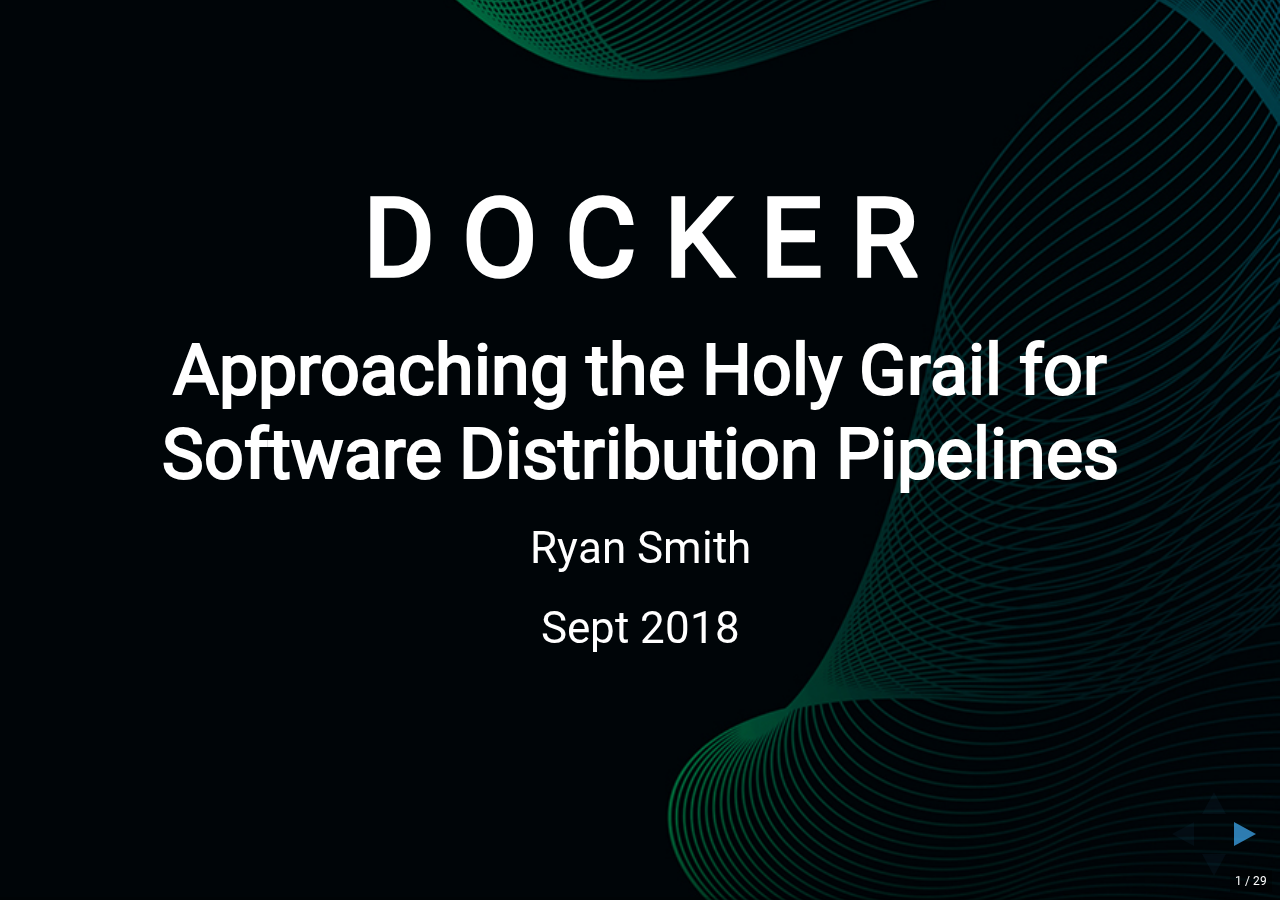
==== index.html @ 77ebb1f8 "wip" ====
<!doctype html>
<html lang="en">

<head>
    <meta charset="utf-8">

    <title>Docker, Approaching the Holy Grail for Software Distribution Pipelines</title>

    <meta name="description" content="Docker, Approaching the Holy Grail for Software Distribution Pipelines">
    <meta name="author" content="Ryan Smith">

    <meta name="apple-mobile-web-app-capable" content="yes"/>
    <meta name="apple-mobile-web-app-status-bar-style" content="black-translucent"/>

    <meta name="viewport" content="width=device-width, initial-scale=1.0, maximum-scale=1.0, user-scalable=no, minimal-ui">

    <link rel="stylesheet" href="css/roboto/roboto.css">
    <link rel="stylesheet" href="reveal.js/css/reveal.css">
    <link rel="stylesheet" href="reveal.js/css/theme/black.css" id="theme">
    <link rel="stylesheet" href="css/deck.css">

    <!-- Code syntax highlighting -->
    <link rel="stylesheet" href="reveal.js/lib/css/zenburn.css">

    <!-- Printing and PDF exports -->
    <script>
        var link = document.createElement('link');
        link.rel = 'stylesheet';
        link.type = 'text/css';
        link.href = window.location.search.match(/print-pdf/gi) ? 'reveal.js/css/print/pdf.css' : 'reveal.js/css/print/paper.css';
        document.getElementsByTagName('head')[0].appendChild(link);
    </script>

    <!--[if lt IE 9]>
    <script src="reveal.js/lib/js/html5shiv.js"></script>
    <![endif]-->
</head>

<body>

<div class="reveal">

    <div class="footer">
        <!--currently unused-->
    </div>

    <!-- Any section element inside of this container is displayed as a slide -->
    <div class="slides">

        <section>
            <section data-markdown="01-title.md" data-separator="---"></section>
        </section>

        <section>
            <section data-markdown="02-outline.md" data-separator="---"></section>
        </section>

        <section>
            <section data-markdown="03-about-me.md" data-separator="---"></section>
        </section>

        <section>
            <section data-markdown="04-software-distribution-pipelines.md" data-separator="---"></section>
        </section>

        <section>
            <section data-markdown="05-docker.md" data-separator="---"></section>
        </section>

        <section>
            <section data-markdown="06-docker-compose.md" data-separator="---"></section>
        </section>

        <section>
            <section data-markdown="07-kubernetes.md" data-separator="---"></section>
        </section>

        <section>
            <section data-markdown="08-other-orchestrators.md" data-separator="---"></section>
        </section>

        <section>
            <section data-markdown="09-questions.md" data-separator="---"></section>
        </section>

        <section>
            <section data-markdown="10-ending-notes.md" data-separator="---"></section>
        </section>
    </div>
</div>

<script src="reveal.js/lib/js/head.min.js"></script>
<script src="reveal.js/js/reveal.js"></script>

<script>

    // Full list of configuration options available at:
    // https://github.com/hakimel/reveal.js#configuration
    Reveal.initialize({
        controls: true,
        progress: true,
        history: true,
        center: true,
        showNotes: true,
        slideNumber: 'c/t',

        transition: 'slide', // none/fade/slide/convex/concave/zoom

        // Optional reveal.js plugins
        dependencies: [
            {
                src: 'reveal.js/lib/js/classList.js', condition: function () {
                return !document.body.classList;
            }
            },
            {
                src: 'reveal.js/plugin/markdown/marked.js', condition: function () {
                return !!document.querySelector('[data-markdown]');
            }
            },
            {
                src: 'reveal.js/plugin/markdown/markdown.js', condition: function () {
                return !!document.querySelector('[data-markdown]');
            }
            },
            {
                src: 'reveal.js/plugin/highlight/highlight.js', async: true, callback: function () {
                    hljs.initHighlightingOnLoad();
                }
            },
            { src: 'reveal.js/plugin/notes/notes.js', async: true },
            {src: 'reveal.js/plugin/zoom-js/zoom.js', async: true},
            {src: 'reveal.js/plugin/notes/notes.js', async: true}
        ]
    });

</script>

<script>
    (function(i,s,o,g,r,a,m){i['GoogleAnalyticsObject']=r;i[r]=i[r]||function(){
                (i[r].q=i[r].q||[]).push(arguments)},i[r].l=1*new Date();a=s.createElement(o),
            m=s.getElementsByTagName(o)[0];a.async=1;a.src=g;m.parentNode.insertBefore(a,m)
    })(window,document,'script','https://www.google-analytics.com/analytics.js','ga');

    ga('create', 'UA-79530276-1', 'auto');
    ga('send', 'pageview');

</script>

</body>
</html>
---- css/roboto/roboto.css ----
/* latin-ext */
@font-face {
  font-family: 'Roboto';
  font-style: normal;
  font-weight: 400;
  src: local('Roboto'), local('Roboto-Regular'), url('Roboto-Regular.ttf') format('truetype');
  unicode-range: U+0100-024F, U+0259, U+1E00-1EFF, U+2020, U+20A0-20AB, U+20AD-20CF, U+2113, U+2C60-2C7F, U+A720-A7FF;
}
/* latin */
@font-face {
  font-family: 'Roboto';
  font-style: normal;
  font-weight: 400;
  src: local('Roboto'), local('Roboto-Regular'), url('Roboto-Regular.ttf') format('truetype');
  unicode-range: U+0000-00FF, U+0131, U+0152-0153, U+02BB-02BC, U+02C6, U+02DA, U+02DC, U+2000-206F, U+2074, U+20AC, U+2122, U+2191, U+2193, U+2212, U+2215, U+FEFF, U+FFFD;
}
---- reveal.js/css/reveal.css ----
/*!
 * reveal.js
 * http://lab.hakim.se/reveal-js
 * MIT licensed
 *
 * Copyright (C) 2016 Hakim El Hattab, http://hakim.se
 */
/*********************************************
 * RESET STYLES
 *********************************************/
html, body, .reveal div, .reveal span, .reveal applet, .reveal object, .reveal iframe,
.reveal h1, .reveal h2, .reveal h3, .reveal h4, .reveal h5, .reveal h6, .reveal p, .reveal blockquote, .reveal pre,
.reveal a, .reveal abbr, .reveal acronym, .reveal address, .reveal big, .reveal cite, .reveal code,
.reveal del, .reveal dfn, .reveal em, .reveal img, .reveal ins, .reveal kbd, .reveal q, .reveal s, .reveal samp,
.reveal small, .reveal strike, .reveal strong, .reveal sub, .reveal sup, .reveal tt, .reveal var,
.reveal b, .reveal u, .reveal center,
.reveal dl, .reveal dt, .reveal dd, .reveal ol, .reveal ul, .reveal li,
.reveal fieldset, .reveal form, .reveal label, .reveal legend,
.reveal table, .reveal caption, .reveal tbody, .reveal tfoot, .reveal thead, .reveal tr, .reveal th, .reveal td,
.reveal article, .reveal aside, .reveal canvas, .reveal details, .reveal embed,
.reveal figure, .reveal figcaption, .reveal footer, .reveal header, .reveal hgroup,
.reveal menu, .reveal nav, .reveal output, .reveal ruby, .reveal section, .reveal summary,
.reveal time, .reveal mark, .reveal audio, .reveal video {
  margin: 0;
  padding: 0;
  border: 0;
  font-size: 100%;
  font: inherit;
  vertical-align: baseline; }

.reveal article, .reveal aside, .reveal details, .reveal figcaption, .reveal figure,
.reveal footer, .reveal header, .reveal hgroup, .reveal menu, .reveal nav, .reveal section {
  display: block; }

/*********************************************
 * GLOBAL STYLES
 *********************************************/
html,
body {
  width: 100%;
  height: 100%;
  overflow: hidden; }

body {
  position: relative;
  line-height: 1;
  background-color: #fff;
  color: #000; }

html:-webkit-full-screen-ancestor {
  background-color: inherit; }

html:-moz-full-screen-ancestor {
  background-color: inherit; }

/*********************************************
 * VIEW FRAGMENTS
 *********************************************/
.reveal .slides section .fragment {
  opacity: 0;
  visibility: hidden;
  -webkit-transition: all .2s ease;
          transition: all .2s ease; }
  .reveal .slides section .fragment.visible {
    opacity: 1;
    visibility: visible; }

.reveal .slides section .fragment.grow {
  opacity: 1;
  visibility: visible; }
  .reveal .slides section .fragment.grow.visible {
    -webkit-transform: scale(1.3);
            transform: scale(1.3); }

.reveal .slides section .fragment.shrink {
  opacity: 1;
  visibility: visible; }
  .reveal .slides section .fragment.shrink.visible {
    -webkit-transform: scale(0.7);
            transform: scale(0.7); }

.reveal .slides section .fragment.zoom-in {
  -webkit-transform: scale(0.1);
          transform: scale(0.1); }
  .reveal .slides section .fragment.zoom-in.visible {
    -webkit-transform: none;
            transform: none; }

.reveal .slides section .fragment.fade-out {
  opacity: 1;
  visibility: visible; }
  .reveal .slides section .fragment.fade-out.visible {
    opacity: 0;
    visibility: hidden; }

.reveal .slides section .fragment.semi-fade-out {
  opacity: 1;
  visibility: visible; }
  .reveal .slides section .fragment.semi-fade-out.visible {
    opacity: 0.5;
    visibility: visible; }

.reveal .slides section .fragment.strike {
  opacity: 1;
  visibility: visible; }
  .reveal .slides section .fragment.strike.visible {
    text-decoration: line-through; }

.reveal .slides section .fragment.fade-up {
  -webkit-transform: translate(0, 20%);
          transform: translate(0, 20%); }
  .reveal .slides section .fragment.fade-up.visible {
    -webkit-transform: translate(0, 0);
            transform: translate(0, 0); }

.reveal .slides section .fragment.fade-down {
  -webkit-transform: translate(0, -20%);
          transform: translate(0, -20%); }
  .reveal .slides section .fragment.fade-down.visible {
    -webkit-transform: translate(0, 0);
            transform: translate(0, 0); }

.reveal .slides section .fragment.fade-right {
  -webkit-transform: translate(-20%, 0);
          transform: translate(-20%, 0); }
  .reveal .slides section .fragment.fade-right.visible {
    -webkit-transform: translate(0, 0);
            transform: translate(0, 0); }

.reveal .slides section .fragment.fade-left {
  -webkit-transform: translate(20%, 0);
          transform: translate(20%, 0); }
  .reveal .slides section .fragment.fade-left.visible {
    -webkit-transform: translate(0, 0);
            transform: translate(0, 0); }

.reveal .slides section .fragment.current-visible {
  opacity: 0;
  visibility: hidden; }
  .reveal .slides section .fragment.current-visible.current-fragment {
    opacity: 1;
    visibility: visible; }

.reveal .slides section .fragment.highlight-red,
.reveal .slides section .fragment.highlight-current-red,
.reveal .slides section .fragment.highlight-green,
.reveal .slides section .fragment.highlight-current-green,
.reveal .slides section .fragment.highlight-blue,
.reveal .slides section .fragment.highlight-current-blue {
  opacity: 1;
  visibility: visible; }

.reveal .slides section .fragment.highlight-red.visible {
  color: #ff2c2d; }

.reveal .slides section .fragment.highlight-green.visible {
  color: #17ff2e; }

.reveal .slides section .fragment.highlight-blue.visible {
  color: #1b91ff; }

.reveal .slides section .fragment.highlight-current-red.current-fragment {
  color: #ff2c2d; }

.reveal .slides section .fragment.highlight-current-green.current-fragment {
  color: #17ff2e; }

.reveal .slides section .fragment.highlight-current-blue.current-fragment {
  color: #1b91ff; }

/*********************************************
 * DEFAULT ELEMENT STYLES
 *********************************************/
/* Fixes issue in Chrome where italic fonts did not appear when printing to PDF */
.reveal:after {
  content: '';
  font-style: italic; }

.reveal iframe {
  z-index: 1; }

/** Prevents layering issues in certain browser/transition combinations */
.reveal a {
  position: relative; }

.reveal .stretch {
  max-width: none;
  max-height: none; }

.reveal pre.stretch code {
  height: 100%;
  max-height: 100%;
  box-sizing: border-box; }

/*********************************************
 * CONTROLS
 *********************************************/
.reveal .controls {
  display: none;
  position: fixed;
  width: 110px;
  height: 110px;
  z-index: 30;
  right: 10px;
  bottom: 10px;
  -webkit-user-select: none; }

.reveal .controls button {
  padding: 0;
  position: absolute;
  opacity: 0.05;
  width: 0;
  height: 0;
  background-color: transparent;
  border: 12px solid transparent;
  -webkit-transform: scale(0.9999);
          transform: scale(0.9999);
  -webkit-transition: all 0.2s ease;
          transition: all 0.2s ease;
  -webkit-appearance: none;
  -webkit-tap-highlight-color: transparent; }

.reveal .controls .enabled {
  opacity: 0.7;
  cursor: pointer; }

.reveal .controls .enabled:active {
  margin-top: 1px; }

.reveal .controls .navigate-left {
  top: 42px;
  border-right-width: 22px;
  border-right-color: #000; }

.reveal .controls .navigate-left.fragmented {
  opacity: 0.3; }

.reveal .controls .navigate-right {
  left: 74px;
  top: 42px;
  border-left-width: 22px;
  border-left-color: #000; }

.reveal .controls .navigate-right.fragmented {
  opacity: 0.3; }

.reveal .controls .navigate-up {
  left: 42px;
  border-bottom-width: 22px;
  border-bottom-color: #000; }

.reveal .controls .navigate-up.fragmented {
  opacity: 0.3; }

.reveal .controls .navigate-down {
  left: 42px;
  top: 74px;
  border-top-width: 22px;
  border-top-color: #000; }

.reveal .controls .navigate-down.fragmented {
  opacity: 0.3; }

/*********************************************
 * PROGRESS BAR
 *********************************************/
.reveal .progress {
  position: fixed;
  display: none;
  height: 3px;
  width: 100%;
  bottom: 0;
  left: 0;
  z-index: 10;
  background-color: rgba(0, 0, 0, 0.2); }

.reveal .progress:after {
  content: '';
  display: block;
  position: absolute;
  height: 20px;
  width: 100%;
  top: -20px; }

.reveal .progress span {
  display: block;
  height: 100%;
  width: 0px;
  background-color: #000;
  -webkit-transition: width 800ms cubic-bezier(0.26, 0.86, 0.44, 0.985);
          transition: width 800ms cubic-bezier(0.26, 0.86, 0.44, 0.985); }

/*********************************************
 * SLIDE NUMBER
 *********************************************/
.reveal .slide-number {
  position: fixed;
  display: block;
  right: 8px;
  bottom: 8px;
  z-index: 31;
  font-family: Roboto, sans-serif;
  font-size: 12px;
  line-height: 1;
  color: #fff;
  background-color: rgba(0, 0, 0, 0.4);
  padding: 5px; }

.reveal .slide-number-delimiter {
  margin: 0 3px; }

/*********************************************
 * SLIDES
 *********************************************/
.reveal {
  position: relative;
  width: 100%;
  height: 100%;
  overflow: hidden;
  -ms-touch-action: none;
      touch-action: none; }

.reveal .slides {
  position: absolute;
  width: 100%;
  height: 100%;
  top: 0;
  right: 0;
  bottom: 0;
  left: 0;
  margin: auto;
  overflow: visible;
  z-index: 1;
  text-align: center;
  -webkit-perspective: 600px;
          perspective: 600px;
  -webkit-perspective-origin: 50% 40%;
          perspective-origin: 50% 40%; }

.reveal .slides > section {
  -ms-perspective: 600px; }

.reveal .slides > section,
.reveal .slides > section > section {
  display: none;
  position: absolute;
  width: 100%;
  padding: 20px 0px;
  z-index: 10;
  -webkit-transform-style: preserve-3d;
          transform-style: preserve-3d;
  -webkit-transition: -webkit-transform-origin 800ms cubic-bezier(0.26, 0.86, 0.44, 0.985), -webkit-transform 800ms cubic-bezier(0.26, 0.86, 0.44, 0.985), visibility 800ms cubic-bezier(0.26, 0.86, 0.44, 0.985), opacity 800ms cubic-bezier(0.26, 0.86, 0.44, 0.985);
          transition: transform-origin 800ms cubic-bezier(0.26, 0.86, 0.44, 0.985), transform 800ms cubic-bezier(0.26, 0.86, 0.44, 0.985), visibility 800ms cubic-bezier(0.26, 0.86, 0.44, 0.985), opacity 800ms cubic-bezier(0.26, 0.86, 0.44, 0.985); }

/* Global transition speed settings */
.reveal[data-transition-speed="fast"] .slides section {
  -webkit-transition-duration: 400ms;
          transition-duration: 400ms; }

.reveal[data-transition-speed="slow"] .slides section {
  -webkit-transition-duration: 1200ms;
          transition-duration: 1200ms; }

/* Slide-specific transition speed overrides */
.reveal .slides section[data-transition-speed="fast"] {
  -webkit-transition-duration: 400ms;
          transition-duration: 400ms; }

.reveal .slides section[data-transition-speed="slow"] {
  -webkit-transition-duration: 1200ms;
          transition-duration: 1200ms; }

.reveal .slides > section.stack {
  padding-top: 0;
  padding-bottom: 0; }

.reveal .slides > section.present,
.reveal .slides > section > section.present {
  display: block;
  z-index: 11;
  opacity: 1; }

.reveal.center,
.reveal.center .slides,
.reveal.center .slides section {
  min-height: 0 !important; }

/* Don't allow interaction with invisible slides */
.reveal .slides > section.future,
.reveal .slides > section > section.future,
.reveal .slides > section.past,
.reveal .slides > section > section.past {
  pointer-events: none; }

.reveal.overview .slides > section,
.reveal.overview .slides > section > section {
  pointer-events: auto; }

.reveal .slides > section.past,
.reveal .slides > section.future,
.reveal .slides > section > section.past,
.reveal .slides > section > section.future {
  opacity: 0; }

/*********************************************
 * Mixins for readability of transitions
 *********************************************/
/*********************************************
 * SLIDE TRANSITION
 * Aliased 'linear' for backwards compatibility
 *********************************************/
.reveal.slide section {
  -webkit-backface-visibility: hidden;
          backface-visibility: hidden; }

.reveal .slides > section[data-transition=slide].past,
.reveal .slides > section[data-transition~=slide-out].past,
.reveal.slide .slides > section:not([data-transition]).past {
  -webkit-transform: translate(-150%, 0);
          transform: translate(-150%, 0); }

.reveal .slides > section[data-transition=slide].future,
.reveal .slides > section[data-transition~=slide-in].future,
.reveal.slide .slides > section:not([data-transition]).future {
  -webkit-transform: translate(150%, 0);
          transform: translate(150%, 0); }

.reveal .slides > section > section[data-transition=slide].past,
.reveal .slides > section > section[data-transition~=slide-out].past,
.reveal.slide .slides > section > section:not([data-transition]).past {
  -webkit-transform: translate(0, -150%);
          transform: translate(0, -150%); }

.reveal .slides > section > section[data-transition=slide].future,
.reveal .slides > section > section[data-transition~=slide-in].future,
.reveal.slide .slides > section > section:not([data-transition]).future {
  -webkit-transform: translate(0, 150%);
          transform: translate(0, 150%); }

.reveal.linear section {
  -webkit-backface-visibility: hidden;
          backface-visibility: hidden; }

.reveal .slides > section[data-transition=linear].past,
.reveal .slides > section[data-transition~=linear-out].past,
.reveal.linear .slides > section:not([data-transition]).past {
  -webkit-transform: translate(-150%, 0);
          transform: translate(-150%, 0); }

.reveal .slides > section[data-transition=linear].future,
.reveal .slides > section[data-transition~=linear-in].future,
.reveal.linear .slides > section:not([data-transition]).future {
  -webkit-transform: translate(150%, 0);
          transform: translate(150%, 0); }

.reveal .slides > section > section[data-transition=linear].past,
.reveal .slides > section > section[data-transition~=linear-out].past,
.reveal.linear .slides > section > section:not([data-transition]).past {
  -webkit-transform: translate(0, -150%);
          transform: translate(0, -150%); }

.reveal .slides > section > section[data-transition=linear].future,
.reveal .slides > section > section[data-transition~=linear-in].future,
.reveal.linear .slides > section > section:not([data-transition]).future {
  -webkit-transform: translate(0, 150%);
          transform: translate(0, 150%); }

/*********************************************
 * CONVEX TRANSITION
 * Aliased 'default' for backwards compatibility
 *********************************************/
.reveal .slides > section[data-transition=default].past,
.reveal .slides > section[data-transition~=default-out].past,
.reveal.default .slides > section:not([data-transition]).past {
  -webkit-transform: translate3d(-100%, 0, 0) rotateY(-90deg) translate3d(-100%, 0, 0);
          transform: translate3d(-100%, 0, 0) rotateY(-90deg) translate3d(-100%, 0, 0); }

.reveal .slides > section[data-transition=default].future,
.reveal .slides > section[data-transition~=default-in].future,
.reveal.default .slides > section:not([data-transition]).future {
  -webkit-transform: translate3d(100%, 0, 0) rotateY(90deg) translate3d(100%, 0, 0);
          transform: translate3d(100%, 0, 0) rotateY(90deg) translate3d(100%, 0, 0); }

.reveal .slides > section > section[data-transition=default].past,
.reveal .slides > section > section[data-transition~=default-out].past,
.reveal.default .slides > section > section:not([data-transition]).past {
  -webkit-transform: translate3d(0, -300px, 0) rotateX(70deg) translate3d(0, -300px, 0);
          transform: translate3d(0, -300px, 0) rotateX(70deg) translate3d(0, -300px, 0); }

.reveal .slides > section > section[data-transition=default].future,
.reveal .slides > section > section[data-transition~=default-in].future,
.reveal.default .slides > section > section:not([data-transition]).future {
  -webkit-transform: translate3d(0, 300px, 0) rotateX(-70deg) translate3d(0, 300px, 0);
          transform: translate3d(0, 300px, 0) rotateX(-70deg) translate3d(0, 300px, 0); }

.reveal .slides > section[data-transition=convex].past,
.reveal .slides > section[data-transition~=convex-out].past,
.reveal.convex .slides > section:not([data-transition]).past {
  -webkit-transform: translate3d(-100%, 0, 0) rotateY(-90deg) translate3d(-100%, 0, 0);
          transform: translate3d(-100%, 0, 0) rotateY(-90deg) translate3d(-100%, 0, 0); }

.reveal .slides > section[data-transition=convex].future,
.reveal .slides > section[data-transition~=convex-in].future,
.reveal.convex .slides > section:not([data-transition]).future {
  -webkit-transform: translate3d(100%, 0, 0) rotateY(90deg) translate3d(100%, 0, 0);
          transform: translate3d(100%, 0, 0) rotateY(90deg) translate3d(100%, 0, 0); }

.reveal .slides > section > section[data-transition=convex].past,
.reveal .slides > section > section[data-transition~=convex-out].past,
.reveal.convex .slides > section > section:not([data-transition]).past {
  -webkit-transform: translate3d(0, -300px, 0) rotateX(70deg) translate3d(0, -300px, 0);
          transform: translate3d(0, -300px, 0) rotateX(70deg) translate3d(0, -300px, 0); }

.reveal .slides > section > section[data-transition=convex].future,
.reveal .slides > section > section[data-transition~=convex-in].future,
.reveal.convex .slides > section > section:not([data-transition]).future {
  -webkit-transform: translate3d(0, 300px, 0) rotateX(-70deg) translate3d(0, 300px, 0);
          transform: translate3d(0, 300px, 0) rotateX(-70deg) translate3d(0, 300px, 0); }

/*********************************************
 * CONCAVE TRANSITION
 *********************************************/
.reveal .slides > section[data-transition=concave].past,
.reveal .slides > section[data-transition~=concave-out].past,
.reveal.concave .slides > section:not([data-transition]).past {
  -webkit-transform: translate3d(-100%, 0, 0) rotateY(90deg) translate3d(-100%, 0, 0);
          transform: translate3d(-100%, 0, 0) rotateY(90deg) translate3d(-100%, 0, 0); }

.reveal .slides > section[data-transition=concave].future,
.reveal .slides > section[data-transition~=concave-in].future,
.reveal.concave .slides > section:not([data-transition]).future {
  -webkit-transform: translate3d(100%, 0, 0) rotateY(-90deg) translate3d(100%, 0, 0);
          transform: translate3d(100%, 0, 0) rotateY(-90deg) translate3d(100%, 0, 0); }

.reveal .slides > section > section[data-transition=concave].past,
.reveal .slides > section > section[data-transition~=concave-out].past,
.reveal.concave .slides > section > section:not([data-transition]).past {
  -webkit-transform: translate3d(0, -80%, 0) rotateX(-70deg) translate3d(0, -80%, 0);
          transform: translate3d(0, -80%, 0) rotateX(-70deg) translate3d(0, -80%, 0); }

.reveal .slides > section > section[data-transition=concave].future,
.reveal .slides > section > section[data-transition~=concave-in].future,
.reveal.concave .slides > section > section:not([data-transition]).future {
  -webkit-transform: translate3d(0, 80%, 0) rotateX(70deg) translate3d(0, 80%, 0);
          transform: translate3d(0, 80%, 0) rotateX(70deg) translate3d(0, 80%, 0); }

/*********************************************
 * ZOOM TRANSITION
 *********************************************/
.reveal .slides section[data-transition=zoom],
.reveal.zoom .slides section:not([data-transition]) {
  -webkit-transition-timing-function: ease;
          transition-timing-function: ease; }

.reveal .slides > section[data-transition=zoom].past,
.reveal .slides > section[data-transition~=zoom-out].past,
.reveal.zoom .slides > section:not([data-transition]).past {
  visibility: hidden;
  -webkit-transform: scale(16);
          transform: scale(16); }

.reveal .slides > section[data-transition=zoom].future,
.reveal .slides > section[data-transition~=zoom-in].future,
.reveal.zoom .slides > section:not([data-transition]).future {
  visibility: hidden;
  -webkit-transform: scale(0.2);
          transform: scale(0.2); }

.reveal .slides > section > section[data-transition=zoom].past,
.reveal .slides > section > section[data-transition~=zoom-out].past,
.reveal.zoom .slides > section > section:not([data-transition]).past {
  -webkit-transform: translate(0, -150%);
          transform: translate(0, -150%); }

.reveal .slides > section > section[data-transition=zoom].future,
.reveal .slides > section > section[data-transition~=zoom-in].future,
.reveal.zoom .slides > section > section:not([data-transition]).future {
  -webkit-transform: translate(0, 150%);
          transform: translate(0, 150%); }

/*********************************************
 * CUBE TRANSITION
 *********************************************/
.reveal.cube .slides {
  -webkit-perspective: 1300px;
          perspective: 1300px; }

.reveal.cube .slides section {
  padding: 30px;
  min-height: 700px;
  -webkit-backface-visibility: hidden;
          backface-visibility: hidden;
  box-sizing: border-box; }

.reveal.center.cube .slides section {
  min-height: 0; }

.reveal.cube .slides section:not(.stack):before {
  content: '';
  position: absolute;
  display: block;
  width: 100%;
  height: 100%;
  left: 0;
  top: 0;
  background: rgba(0, 0, 0, 0.1);
  border-radius: 4px;
  -webkit-transform: translateZ(-20px);
          transform: translateZ(-20px); }

.reveal.cube .slides section:not(.stack):after {
  content: '';
  position: absolute;
  display: block;
  width: 90%;
  height: 30px;
  left: 5%;
  bottom: 0;
  background: none;
  z-index: 1;
  border-radius: 4px;
  box-shadow: 0px 95px 25px rgba(0, 0, 0, 0.2);
  -webkit-transform: translateZ(-90px) rotateX(65deg);
          transform: translateZ(-90px) rotateX(65deg); }

.reveal.cube .slides > section.stack {
  padding: 0;
  background: none; }

.reveal.cube .slides > section.past {
  -webkit-transform-origin: 100% 0%;
          transform-origin: 100% 0%;
  -webkit-transform: translate3d(-100%, 0, 0) rotateY(-90deg);
          transform: translate3d(-100%, 0, 0) rotateY(-90deg); }

.reveal.cube .slides > section.future {
  -webkit-transform-origin: 0% 0%;
          transform-origin: 0% 0%;
  -webkit-transform: translate3d(100%, 0, 0) rotateY(90deg);
          transform: translate3d(100%, 0, 0) rotateY(90deg); }

.reveal.cube .slides > section > section.past {
  -webkit-transform-origin: 0% 100%;
          transform-origin: 0% 100%;
  -webkit-transform: translate3d(0, -100%, 0) rotateX(90deg);
          transform: translate3d(0, -100%, 0) rotateX(90deg); }

.reveal.cube .slides > section > section.future {
  -webkit-transform-origin: 0% 0%;
          transform-origin: 0% 0%;
  -webkit-transform: translate3d(0, 100%, 0) rotateX(-90deg);
          transform: translate3d(0, 100%, 0) rotateX(-90deg); }

/*********************************************
 * PAGE TRANSITION
 *********************************************/
.reveal.page .slides {
  -webkit-perspective-origin: 0% 50%;
          perspective-origin: 0% 50%;
  -webkit-perspective: 3000px;
          perspective: 3000px; }

.reveal.page .slides section {
  padding: 30px;
  min-height: 700px;
  box-sizing: border-box; }

.reveal.page .slides section.past {
  z-index: 12; }

.reveal.page .slides section:not(.stack):before {
  content: '';
  position: absolute;
  display: block;
  width: 100%;
  height: 100%;
  left: 0;
  top: 0;
  background: rgba(0, 0, 0, 0.1);
  -webkit-transform: translateZ(-20px);
          transform: translateZ(-20px); }

.reveal.page .slides section:not(.stack):after {
  content: '';
  position: absolute;
  display: block;
  width: 90%;
  height: 30px;
  left: 5%;
  bottom: 0;
  background: none;
  z-index: 1;
  border-radius: 4px;
  box-shadow: 0px 95px 25px rgba(0, 0, 0, 0.2);
  -webkit-transform: translateZ(-90px) rotateX(65deg); }

.reveal.page .slides > section.stack {
  padding: 0;
  background: none; }

.reveal.page .slides > section.past {
  -webkit-transform-origin: 0% 0%;
          transform-origin: 0% 0%;
  -webkit-transform: translate3d(-40%, 0, 0) rotateY(-80deg);
          transform: translate3d(-40%, 0, 0) rotateY(-80deg); }

.reveal.page .slides > section.future {
  -webkit-transform-origin: 100% 0%;
          transform-origin: 100% 0%;
  -webkit-transform: translate3d(0, 0, 0);
          transform: translate3d(0, 0, 0); }

.reveal.page .slides > section > section.past {
  -webkit-transform-origin: 0% 0%;
          transform-origin: 0% 0%;
  -webkit-transform: translate3d(0, -40%, 0) rotateX(80deg);
          transform: translate3d(0, -40%, 0) rotateX(80deg); }

.reveal.page .slides > section > section.future {
  -webkit-transform-origin: 0% 100%;
          transform-origin: 0% 100%;
  -webkit-transform: translate3d(0, 0, 0);
          transform: translate3d(0, 0, 0); }

/*********************************************
 * FADE TRANSITION
 *********************************************/
.reveal .slides section[data-transition=fade],
.reveal.fade .slides section:not([data-transition]),
.reveal.fade .slides > section > section:not([data-transition]) {
  -webkit-transform: none;
          transform: none;
  -webkit-transition: opacity 0.5s;
          transition: opacity 0.5s; }

.reveal.fade.overview .slides section,
.reveal.fade.overview .slides > section > section {
  -webkit-transition: none;
          transition: none; }

/*********************************************
 * NO TRANSITION
 *********************************************/
.reveal .slides section[data-transition=none],
.reveal.none .slides section:not([data-transition]) {
  -webkit-transform: none;
          transform: none;
  -webkit-transition: none;
          transition: none; }

/*********************************************
 * PAUSED MODE
 *********************************************/
.reveal .pause-overlay {
  position: absolute;
  top: 0;
  left: 0;
  width: 100%;
  height: 100%;
  background: black;
  visibility: hidden;
  opacity: 0;
  z-index: 100;
  -webkit-transition: all 1s ease;
          transition: all 1s ease; }

.reveal.paused .pause-overlay {
  visibility: visible;
  opacity: 1; }

/*********************************************
 * FALLBACK
 *********************************************/
.no-transforms {
  overflow-y: auto; }

.no-transforms .reveal .slides {
  position: relative;
  width: 80%;
  height: auto !important;
  top: 0;
  left: 50%;
  margin: 0;
  text-align: center; }

.no-transforms .reveal .controls,
.no-transforms .reveal .progress {
  display: none !important; }

.no-transforms .reveal .slides section {
  display: block !important;
  opacity: 1 !important;
  position: relative !important;
  height: auto;
  min-height: 0;
  top: 0;
  left: -50%;
  margin: 70px 0;
  -webkit-transform: none;
          transform: none; }

.no-transforms .reveal .slides section section {
  left: 0; }

.reveal .no-transition,
.reveal .no-transition * {
  -webkit-transition: none !important;
          transition: none !important; }

/*********************************************
 * PER-SLIDE BACKGROUNDS
 *********************************************/
.reveal .backgrounds {
  position: absolute;
  width: 100%;
  height: 100%;
  top: 0;
  left: 0;
  -webkit-perspective: 600px;
          perspective: 600px; }

.reveal .slide-background {
  display: none;
  position: absolute;
  width: 100%;
  height: 100%;
  opacity: 0;
  visibility: hidden;
  background-color: transparent;
  background-position: 50% 50%;
  background-repeat: no-repeat;
  background-size: cover;
  -webkit-transition: all 800ms cubic-bezier(0.26, 0.86, 0.44, 0.985);
          transition: all 800ms cubic-bezier(0.26, 0.86, 0.44, 0.985); }

.reveal .slide-background.stack {
  display: block; }

.reveal .slide-background.present {
  opacity: 1;
  visibility: visible; }

.print-pdf .reveal .slide-background {
  opacity: 1 !important;
  visibility: visible !important; }

/* Video backgrounds */
.reveal .slide-background video {
  position: absolute;
  width: 100%;
  height: 100%;
  max-width: none;
  max-height: none;
  top: 0;
  left: 0; }

/* Immediate transition style */
.reveal[data-background-transition=none] > .backgrounds .slide-background,
.reveal > .backgrounds .slide-background[data-background-transition=none] {
  -webkit-transition: none;
          transition: none; }

/* Slide */
.reveal[data-background-transition=slide] > .backgrounds .slide-background,
.reveal > .backgrounds .slide-background[data-background-transition=slide] {
  opacity: 1;
  -webkit-backface-visibility: hidden;
          backface-visibility: hidden; }

.reveal[data-background-transition=slide] > .backgrounds .slide-background.past,
.reveal > .backgrounds .slide-background.past[data-background-transition=slide] {
  -webkit-transform: translate(-100%, 0);
          transform: translate(-100%, 0); }

.reveal[data-background-transition=slide] > .backgrounds .slide-background.future,
.reveal > .backgrounds .slide-background.future[data-background-transition=slide] {
  -webkit-transform: translate(100%, 0);
          transform: translate(100%, 0); }

.reveal[data-background-transition=slide] > .backgrounds .slide-background > .slide-background.past,
.reveal > .backgrounds .slide-background > .slide-background.past[data-background-transition=slide] {
  -webkit-transform: translate(0, -100%);
          transform: translate(0, -100%); }

.reveal[data-background-transition=slide] > .backgrounds .slide-background > .slide-background.future,
.reveal > .backgrounds .slide-background > .slide-background.future[data-background-transition=slide] {
  -webkit-transform: translate(0, 100%);
          transform: translate(0, 100%); }

/* Convex */
.reveal[data-background-transition=convex] > .backgrounds .slide-background.past,
.reveal > .backgrounds .slide-background.past[data-background-transition=convex] {
  opacity: 0;
  -webkit-transform: translate3d(-100%, 0, 0) rotateY(-90deg) translate3d(-100%, 0, 0);
          transform: translate3d(-100%, 0, 0) rotateY(-90deg) translate3d(-100%, 0, 0); }

.reveal[data-background-transition=convex] > .backgrounds .slide-background.future,
.reveal > .backgrounds .slide-background.future[data-background-transition=convex] {
  opacity: 0;
  -webkit-transform: translate3d(100%, 0, 0) rotateY(90deg) translate3d(100%, 0, 0);
          transform: translate3d(100%, 0, 0) rotateY(90deg) translate3d(100%, 0, 0); }

.reveal[data-background-transition=convex] > .backgrounds .slide-background > .slide-background.past,
.reveal > .backgrounds .slide-background > .slide-background.past[data-background-transition=convex] {
  opacity: 0;
  -webkit-transform: translate3d(0, -100%, 0) rotateX(90deg) translate3d(0, -100%, 0);
          transform: translate3d(0, -100%, 0) rotateX(90deg) translate3d(0, -100%, 0); }

.reveal[data-background-transition=convex] > .backgrounds .slide-background > .slide-background.future,
.reveal > .backgrounds .slide-background > .slide-background.future[data-background-transition=convex] {
  opacity: 0;
  -webkit-transform: translate3d(0, 100%, 0) rotateX(-90deg) translate3d(0, 100%, 0);
          transform: translate3d(0, 100%, 0) rotateX(-90deg) translate3d(0, 100%, 0); }

/* Concave */
.reveal[data-background-transition=concave] > .backgrounds .slide-background.past,
.reveal > .backgrounds .slide-background.past[data-background-transition=concave] {
  opacity: 0;
  -webkit-transform: translate3d(-100%, 0, 0) rotateY(90deg) translate3d(-100%, 0, 0);
          transform: translate3d(-100%, 0, 0) rotateY(90deg) translate3d(-100%, 0, 0); }

.reveal[data-background-transition=concave] > .backgrounds .slide-background.future,
.reveal > .backgrounds .slide-background.future[data-background-transition=concave] {
  opacity: 0;
  -webkit-transform: translate3d(100%, 0, 0) rotateY(-90deg) translate3d(100%, 0, 0);
          transform: translate3d(100%, 0, 0) rotateY(-90deg) translate3d(100%, 0, 0); }

.reveal[data-background-transition=concave] > .backgrounds .slide-background > .slide-background.past,
.reveal > .backgrounds .slide-background > .slide-background.past[data-background-transition=concave] {
  opacity: 0;
  -webkit-transform: translate3d(0, -100%, 0) rotateX(-90deg) translate3d(0, -100%, 0);
          transform: translate3d(0, -100%, 0) rotateX(-90deg) translate3d(0, -100%, 0); }

.reveal[data-background-transition=concave] > .backgrounds .slide-background > .slide-background.future,
.reveal > .backgrounds .slide-background > .slide-background.future[data-background-transition=concave] {
  opacity: 0;
  -webkit-transform: translate3d(0, 100%, 0) rotateX(90deg) translate3d(0, 100%, 0);
          transform: translate3d(0, 100%, 0) rotateX(90deg) translate3d(0, 100%, 0); }

/* Zoom */
.reveal[data-background-transition=zoom] > .backgrounds .slide-background,
.reveal > .backgrounds .slide-background[data-background-transition=zoom] {
  -webkit-transition-timing-function: ease;
          transition-timing-function: ease; }

.reveal[data-background-transition=zoom] > .backgrounds .slide-background.past,
.reveal > .backgrounds .slide-background.past[data-background-transition=zoom] {
  opacity: 0;
  visibility: hidden;
  -webkit-transform: scale(16);
          transform: scale(16); }

.reveal[data-background-transition=zoom] > .backgrounds .slide-background.future,
.reveal > .backgrounds .slide-background.future[data-background-transition=zoom] {
  opacity: 0;
  visibility: hidden;
  -webkit-transform: scale(0.2);
          transform: scale(0.2); }

.reveal[data-background-transition=zoom] > .backgrounds .slide-background > .slide-background.past,
.reveal > .backgrounds .slide-background > .slide-background.past[data-background-transition=zoom] {
  opacity: 0;
  visibility: hidden;
  -webkit-transform: scale(16);
          transform: scale(16); }

.reveal[data-background-transition=zoom] > .backgrounds .slide-background > .slide-background.future,
.reveal > .backgrounds .slide-background > .slide-background.future[data-background-transition=zoom] {
  opacity: 0;
  visibility: hidden;
  -webkit-transform: scale(0.2);
          transform: scale(0.2); }

/* Global transition speed settings */
.reveal[data-transition-speed="fast"] > .backgrounds .slide-background {
  -webkit-transition-duration: 400ms;
          transition-duration: 400ms; }

.reveal[data-transition-speed="slow"] > .backgrounds .slide-background {
  -webkit-transition-duration: 1200ms;
          transition-duration: 1200ms; }

/*********************************************
 * OVERVIEW
 *********************************************/
.reveal.overview {
  -webkit-perspective-origin: 50% 50%;
          perspective-origin: 50% 50%;
  -webkit-perspective: 700px;
          perspective: 700px; }
  .reveal.overview .slides section {
    height: 100%;
    top: 0 !important;
    opacity: 1 !important;
    overflow: hidden;
    visibility: visible !important;
    cursor: pointer;
    box-sizing: border-box; }
  .reveal.overview .slides section:hover,
  .reveal.overview .slides section.present {
    outline: 10px solid rgba(150, 150, 150, 0.4);
    outline-offset: 10px; }
  .reveal.overview .slides section .fragment {
    opacity: 1;
    -webkit-transition: none;
            transition: none; }
  .reveal.overview .slides section:after,
  .reveal.overview .slides section:before {
    display: none !important; }
  .reveal.overview .slides > section.stack {
    padding: 0;
    top: 0 !important;
    background: none;
    outline: none;
    overflow: visible; }
  .reveal.overview .backgrounds {
    -webkit-perspective: inherit;
            perspective: inherit; }
  .reveal.overview .backgrounds .slide-background {
    opacity: 1;
    visibility: visible;
    outline: 10px solid rgba(150, 150, 150, 0.1);
    outline-offset: 10px; }

.reveal.overview .slides section,
.reveal.overview-deactivating .slides section {
  -webkit-transition: none;
          transition: none; }

.reveal.overview .backgrounds .slide-background,
.reveal.overview-deactivating .backgrounds .slide-background {
  -webkit-transition: none;
          transition: none; }

.reveal.overview-animated .slides {
  -webkit-transition: -webkit-transform 0.4s ease;
          transition: transform 0.4s ease; }

/*********************************************
 * RTL SUPPORT
 *********************************************/
.reveal.rtl .slides,
.reveal.rtl .slides h1,
.reveal.rtl .slides h2,
.reveal.rtl .slides h3,
.reveal.rtl .slides h4,
.reveal.rtl .slides h5,
.reveal.rtl .slides h6 {
  direction: rtl;
  font-family: sans-serif; }

.reveal.rtl pre,
.reveal.rtl code {
  direction: ltr; }

.reveal.rtl ol,
.reveal.rtl ul {
  text-align: right; }

.reveal.rtl .progress span {
  float: right; }

/*********************************************
 * PARALLAX BACKGROUND
 *********************************************/
.reveal.has-parallax-background .backgrounds {
  -webkit-transition: all 0.8s ease;
          transition: all 0.8s ease; }

/* Global transition speed settings */
.reveal.has-parallax-background[data-transition-speed="fast"] .backgrounds {
  -webkit-transition-duration: 400ms;
          transition-duration: 400ms; }

.reveal.has-parallax-background[data-transition-speed="slow"] .backgrounds {
  -webkit-transition-duration: 1200ms;
          transition-duration: 1200ms; }

/*********************************************
 * LINK PREVIEW OVERLAY
 *********************************************/
.reveal .overlay {
  position: absolute;
  top: 0;
  left: 0;
  width: 100%;
  height: 100%;
  z-index: 1000;
  background: rgba(0, 0, 0, 0.9);
  opacity: 0;
  visibility: hidden;
  -webkit-transition: all 0.3s ease;
          transition: all 0.3s ease; }

.reveal .overlay.visible {
  opacity: 1;
  visibility: visible; }

.reveal .overlay .spinner {
  position: absolute;
  display: block;
  top: 50%;
  left: 50%;
  width: 32px;
  height: 32px;
  margin: -16px 0 0 -16px;
  z-index: 10;
  background-image: url([data-uri]%2F%2F%2F6%2Bvr8nJybW1tcDAwOjo6Nvb26ioqKOjo7Ozs%2FLy8vz8%2FAAAAAAAAAAAACH%2FC05FVFNDQVBFMi4wAwEAAAAh%2FhpDcmVhdGVkIHdpdGggYWpheGxvYWQuaW5mbwAh%[base64]%2FV%2FnmOM82XiHRLYKhKP1oZmADdEAAAh%2BQQJCgAAACwAAAAAIAAgAAAE6hDISWlZpOrNp1lGNRSdRpDUolIGw5RUYhhHukqFu8DsrEyqnWThGvAmhVlteBvojpTDDBUEIFwMFBRAmBkSgOrBFZogCASwBDEY%2FCZSg7GSE0gSCjQBMVG023xWBhklAnoEdhQEfyNqMIcKjhRsjEdnezB%2BA4k8gTwJhFuiW4dokXiloUepBAp5qaKpp6%2BHo7aWW54wl7obvEe0kRuoplCGepwSx2jJvqHEmGt6whJpGpfJCHmOoNHKaHx61WiSR92E4lbFoq%2BB6QDtuetcaBPnW6%2BO7wDHpIiK9SaVK5GgV543tzjgGcghAgAh%[base64]%2B%2BG%2Bw48edZPK%2BM6hLJpQg484enXIdQFSS1u6UhksENEQAAIfkECQoAAAAsAAAAACAAIAAABOcQyEmpGKLqzWcZRVUQnZYg1aBSh2GUVEIQ2aQOE%2BG%2BcD4ntpWkZQj1JIiZIogDFFyHI0UxQwFugMSOFIPJftfVAEoZLBbcLEFhlQiqGp1Vd140AUklUN3eCA51C1EWMzMCezCBBmkxVIVHBWd3HHl9JQOIJSdSnJ0TDKChCwUJjoWMPaGqDKannasMo6WnM562R5YluZRwur0wpgqZE7NKUm%2BFNRPIhjBJxKZteWuIBMN4zRMIVIhffcgojwCF117i4nlLnY5ztRLsnOk%2BaV%2BoJY7V7m76PdkS4trKcdg0Zc0tTcKkRAAAIfkECQoAAAAsAAAAACAAIAAABO4QyEkpKqjqzScpRaVkXZWQEximw1BSCUEIlDohrft6cpKCk5xid5MNJTaAIkekKGQkWyKHkvhKsR7ARmitkAYDYRIbUQRQjWBwJRzChi9CRlBcY1UN4g0%[base64]%[base64]%2BE71SRQeyqUToLA7VxF0JDyIQh%2FMVVPMt1ECZlfcjZJ9mIKoaTl1MRIl5o4CUKXOwmyrCInCKqcWtvadL2SYhyASyNDJ0uIiRMDjI0Fd30%2FiI2UA5GSS5UDj2l6NoqgOgN4gksEBgYFf0FDqKgHnyZ9OX8HrgYHdHpcHQULXAS2qKpENRg7eAMLC7kTBaixUYFkKAzWAAnLC7FLVxLWDBLKCwaKTULgEwbLA4hJtOkSBNqITT3xEgfLpBtzE%2FjiuL04RGEBgwWhShRgQExHBAAh%2BQQJCgAAACwAAAAAIAAgAAAE7xDISWlSqerNpyJKhWRdlSAVoVLCWk6JKlAqAavhO9UkUHsqlE6CwO1cRdCQ8iEIfzFVTzLdRAmZX3I2SfZiCqGk5dTESJeaOAlClzsJsqwiJwiqnFrb2nS9kmIcgEsjQydLiIlHehhpejaIjzh9eomSjZR%[base64]%2BE71SRQeyqUToLA7VxF0JDyIQh%[base64]%2BE71SRQeyqUToLA7VxF0JDyIQh%2FMVVPMt1ECZlfcjZJ9mIKoaTl1MRIl5o4CUKXOwmyrCInCKqcWtvadL2SYhyASyNDJ0uIiUd6GAULDJCRiXo1CpGXDJOUjY%2BYip9DhToJA4RBLwMLCwVDfRgbBAaqqoZ1XBMHswsHtxtFaH1iqaoGNgAIxRpbFAgfPQSqpbgGBqUD1wBXeCYp1AYZ19JJOYgH1KwA4UBvQwXUBxPqVD9L3sbp2BNk2xvvFPJd%2BMFCN6HAAIKgNggY0KtEBAAh%[base64]%2BvsYMDAzZQPC9VCNkDWUhGkuE5PxJNwiUK4UfLzOlD4WvzAHaoG9nxPi5d%2BjYUqfAhhykOFwJWiAAAIfkECQoAAAAsAAAAACAAIAAABPAQyElpUqnqzaciSoVkXVUMFaFSwlpOCcMYlErAavhOMnNLNo8KsZsMZItJEIDIFSkLGQoQTNhIsFehRww2CQLKF0tYGKYSg%2BygsZIuNqJksKgbfgIGepNo2cIUB3V1B3IvNiBYNQaDSTtfhhx0CwVPI0UJe0%2Bbm4g5VgcGoqOcnjmjqDSdnhgEoamcsZuXO1aWQy8KAwOAuTYYGwi7w5h%2BKr0SJ8MFihpNbx%2B4Erq7BYBuzsdiH1jCAzoSfl0rVirNbRXlBBlLX%2BBP0XJLAPGzTkAuAOqb0WT5AH7OcdCm5B8TgRwSRKIHQtaLCwg1RAAAOwAAAAAAAAAAAA%3D%3D);
  visibility: visible;
  opacity: 0.6;
  -webkit-transition: all 0.3s ease;
          transition: all 0.3s ease; }

.reveal .overlay header {
  position: absolute;
  left: 0;
  top: 0;
  width: 100%;
  height: 40px;
  z-index: 2;
  border-bottom: 1px solid #222; }

.reveal .overlay header a {
  display: inline-block;
  width: 40px;
  height: 40px;
  padding: 0 10px;
  float: right;
  opacity: 0.6;
  box-sizing: border-box; }

.reveal .overlay header a:hover {
  opacity: 1; }

.reveal .overlay header a .icon {
  display: inline-block;
  width: 20px;
  height: 20px;
  background-position: 50% 50%;
  background-size: 100%;
  background-repeat: no-repeat; }

.reveal .overlay header a.close .icon {
  background-image: url([data-uri]); }

.reveal .overlay header a.external .icon {
  background-image: url([data-uri]); }

.reveal .overlay .viewport {
  position: absolute;
  display: -webkit-box;
  display: -webkit-flex;
  display: -ms-flexbox;
  display: flex;
  top: 40px;
  right: 0;
  bottom: 0;
  left: 0; }

.reveal .overlay.overlay-preview .viewport iframe {
  width: 100%;
  height: 100%;
  max-width: 100%;
  max-height: 100%;
  border: 0;
  opacity: 0;
  visibility: hidden;
  -webkit-transition: all 0.3s ease;
          transition: all 0.3s ease; }

.reveal .overlay.overlay-preview.loaded .viewport iframe {
  opacity: 1;
  visibility: visible; }

.reveal .overlay.overlay-preview.loaded .spinner {
  opacity: 0;
  visibility: hidden;
  -webkit-transform: scale(0.2);
          transform: scale(0.2); }

.reveal .overlay.overlay-help .viewport {
  overflow: auto;
  color: #fff; }

.reveal .overlay.overlay-help .viewport .viewport-inner {
  width: 600px;
  margin: auto;
  padding: 20px 20px 80px 20px;
  text-align: center;
  letter-spacing: normal; }

.reveal .overlay.overlay-help .viewport .viewport-inner .title {
  font-size: 20px; }

.reveal .overlay.overlay-help .viewport .viewport-inner table {
  border: 1px solid #fff;
  border-collapse: collapse;
  font-size: 16px; }

.reveal .overlay.overlay-help .viewport .viewport-inner table th,
.reveal .overlay.overlay-help .viewport .viewport-inner table td {
  width: 200px;
  padding: 14px;
  border: 1px solid #fff;
  vertical-align: middle; }

.reveal .overlay.overlay-help .viewport .viewport-inner table th {
  padding-top: 20px;
  padding-bottom: 20px; }

/*********************************************
 * PLAYBACK COMPONENT
 *********************************************/
.reveal .playback {
  position: fixed;
  left: 15px;
  bottom: 20px;
  z-index: 30;
  cursor: pointer;
  -webkit-transition: all 400ms ease;
          transition: all 400ms ease; }

.reveal.overview .playback {
  opacity: 0;
  visibility: hidden; }

/*********************************************
 * ROLLING LINKS
 *********************************************/
.reveal .roll {
  display: inline-block;
  line-height: 1.2;
  overflow: hidden;
  vertical-align: top;
  -webkit-perspective: 400px;
          perspective: 400px;
  -webkit-perspective-origin: 50% 50%;
          perspective-origin: 50% 50%; }

.reveal .roll:hover {
  background: none;
  text-shadow: none; }

.reveal .roll span {
  display: block;
  position: relative;
  padding: 0 2px;
  pointer-events: none;
  -webkit-transition: all 400ms ease;
          transition: all 400ms ease;
  -webkit-transform-origin: 50% 0%;
          transform-origin: 50% 0%;
  -webkit-transform-style: preserve-3d;
          transform-style: preserve-3d;
  -webkit-backface-visibility: hidden;
          backface-visibility: hidden; }

.reveal .roll:hover span {
  background: rgba(0, 0, 0, 0.5);
  -webkit-transform: translate3d(0px, 0px, -45px) rotateX(90deg);
          transform: translate3d(0px, 0px, -45px) rotateX(90deg); }

.reveal .roll span:after {
  content: attr(data-title);
  display: block;
  position: absolute;
  left: 0;
  top: 0;
  padding: 0 2px;
  -webkit-backface-visibility: hidden;
          backface-visibility: hidden;
  -webkit-transform-origin: 50% 0%;
          transform-origin: 50% 0%;
  -webkit-transform: translate3d(0px, 110%, 0px) rotateX(-90deg);
          transform: translate3d(0px, 110%, 0px) rotateX(-90deg); }

/*********************************************
 * SPEAKER NOTES
 *********************************************/
.reveal aside.notes {
  display: none; }

.reveal .speaker-notes {
  display: none;
  position: absolute;
  width: 70%;
  max-height: 15%;
  left: 15%;
  bottom: 26px;
  padding: 10px;
  z-index: 1;
  font-size: 18px;
  line-height: 1.4;
  color: #fff;
  background-color: rgba(0, 0, 0, 0.5);
  overflow: auto;
  box-sizing: border-box;
  text-align: left;
  font-family: Roboto, sans-serif;
  -webkit-overflow-scrolling: touch; }

.reveal .speaker-notes.visible:not(:empty) {
  display: block; }

@media screen and (max-width: 1024px) {
  .reveal .speaker-notes {
    font-size: 14px; } }

@media screen and (max-width: 600px) {
  .reveal .speaker-notes {
    width: 90%;
    left: 5%; } }

/*********************************************
 * ZOOM PLUGIN
 *********************************************/
.zoomed .reveal *,
.zoomed .reveal *:before,
.zoomed .reveal *:after {
  -webkit-backface-visibility: visible !important;
          backface-visibility: visible !important; }

.zoomed .reveal .progress,
.zoomed .reveal .controls {
  opacity: 0; }

.zoomed .reveal .roll span {
  background: none; }

.zoomed .reveal .roll span:after {
  visibility: hidden; }
---- reveal.js/css/theme/black.css ----
/**
 * Black theme for reveal.js. This is the opposite of the 'white' theme.
 *
 * By Hakim El Hattab, http://hakim.se
 */
@import url(../../lib/font/source-sans-pro/source-sans-pro.css);
section.has-light-background, section.has-light-background h1, section.has-light-background h2, section.has-light-background h3, section.has-light-background h4, section.has-light-background h5, section.has-light-background h6 {
  color: #222; }

/*********************************************
 * GLOBAL STYLES
 *********************************************/
body {
  background: #222;
  background-color: #222; }

.reveal {
  font-family: "Roboto", Roboto, sans-serif;
  font-size: 38px;
  font-weight: normal;
  color: #fff; }

::selection {
  color: #fff;
  background: #bee4fd;
  text-shadow: none; }

.reveal .slides > section,
.reveal .slides > section > section {
  line-height: 1.3;
  font-weight: inherit; }

/*********************************************
 * HEADERS
 *********************************************/
.reveal h1,
.reveal h2,
.reveal h3,
.reveal h4,
.reveal h5,
.reveal h6 {
  margin: 0 0 20px 0;
  color: #fff;
  font-family: "Roboto", Roboto, sans-serif;
  font-weight: 600;
  line-height: 1.2;
  letter-spacing: normal;
  text-transform: uppercase;
  text-shadow: none;
  word-wrap: break-word; }

.reveal h1 {
  font-size: 2.5em; }

.reveal h2 {
  font-size: 1.6em; }

.reveal h3 {
  font-size: 1.3em; }

.reveal h4 {
  font-size: 1em; }

.reveal h1 {
  text-shadow: none; }

/*********************************************
 * OTHER
 *********************************************/
.reveal p {
  margin: 20px 0;
  line-height: 1.3; }

/* Ensure certain elements are never larger than the slide itself */
.reveal img,
.reveal video,
.reveal iframe {
  max-width: 95%;
  max-height: 95%; }

.reveal strong,
.reveal b {
  font-weight: bold; }

.reveal em {
  font-style: italic; }

.reveal ol,
.reveal dl,
.reveal ul {
  display: inline-block;
  text-align: left;
  margin: 0 0 0 1em; }

.reveal ol {
  list-style-type: decimal; }

.reveal ul {
  list-style-type: disc; }

.reveal ul ul {
  list-style-type: square; }

.reveal ul ul ul {
  list-style-type: circle; }

.reveal ul ul,
.reveal ul ol,
.reveal ol ol,
.reveal ol ul {
  display: block;
  margin-left: 40px; }

.reveal dt {
  font-weight: bold; }

.reveal dd {
  margin-left: 40px; }

.reveal q,
.reveal blockquote {
  quotes: none; }

.reveal blockquote {
  display: block;
  position: relative;
  width: 70%;
  margin: 20px auto;
  padding: 5px;
  font-style: italic;
  background: rgba(255, 255, 255, 0.05);
  box-shadow: 0px 0px 2px rgba(0, 0, 0, 0.2); }

.reveal blockquote p:first-child,
.reveal blockquote p:last-child {
  display: inline-block; }

.reveal q {
  font-style: italic; }

.reveal pre {
  display: block;
  position: relative;
  width: 90%;
  margin: 20px auto;
  text-align: left;
  font-size: 0.55em;
  font-family: monospace;
  line-height: 1.2em;
  word-wrap: break-word;
  box-shadow: 0px 0px 6px rgba(0, 0, 0, 0.3); }

.reveal code {
  font-family: monospace; }

.reveal pre code {
  display: block;
  padding: 5px;
  overflow: auto;
  max-height: 400px;
  word-wrap: normal; }

.reveal table {
  margin: auto;
  border-collapse: collapse;
  border-spacing: 0; }

.reveal table th {
  font-weight: bold; }

.reveal table th,
.reveal table td {
  text-align: left;
  padding: 0.2em 0.5em 0.2em 0.5em;
  border-bottom: 1px solid; }

.reveal table th[align="center"],
.reveal table td[align="center"] {
  text-align: center; }

.reveal table th[align="right"],
.reveal table td[align="right"] {
  text-align: right; }

.reveal table tbody tr:last-child th,
.reveal table tbody tr:last-child td {
  border-bottom: none; }

.reveal sup {
  vertical-align: super; }

.reveal sub {
  vertical-align: sub; }

.reveal small {
  display: inline-block;
  font-size: 0.6em;
  line-height: 1.2em;
  vertical-align: top; }

.reveal small * {
  vertical-align: top; }

/*********************************************
 * LINKS
 *********************************************/
.reveal a {
  color: #42affa;
  text-decoration: none;
  -webkit-transition: color .15s ease;
  -moz-transition: color .15s ease;
  transition: color .15s ease; }

.reveal a:hover {
  color: #8dcffc;
  text-shadow: none;
  border: none; }

.reveal .roll span:after {
  color: #fff;
  background: #068de9; }

/*********************************************
 * IMAGES
 *********************************************/
.reveal section img {
  margin: 15px 0px;
  background: rgba(255, 255, 255, 0.12);
  border: 4px solid #fff;
  box-shadow: 0 0 10px rgba(0, 0, 0, 0.15); }

.reveal section img.plain {
  border: 0;
  box-shadow: none; }

.reveal a img {
  -webkit-transition: all .15s linear;
  -moz-transition: all .15s linear;
  transition: all .15s linear; }

.reveal a:hover img {
  background: rgba(255, 255, 255, 0.2);
  border-color: #42affa;
  box-shadow: 0 0 20px rgba(0, 0, 0, 0.55); }

/*********************************************
 * NAVIGATION CONTROLS
 *********************************************/
.reveal .controls .navigate-left,
.reveal .controls .navigate-left.enabled {
  border-right-color: #42affa; }

.reveal .controls .navigate-right,
.reveal .controls .navigate-right.enabled {
  border-left-color: #42affa; }

.reveal .controls .navigate-up,
.reveal .controls .navigate-up.enabled {
  border-bottom-color: #42affa; }

.reveal .controls .navigate-down,
.reveal .controls .navigate-down.enabled {
  border-top-color: #42affa; }

.reveal .controls .navigate-left.enabled:hover {
  border-right-color: #8dcffc; }

.reveal .controls .navigate-right.enabled:hover {
  border-left-color: #8dcffc; }

.reveal .controls .navigate-up.enabled:hover {
  border-bottom-color: #8dcffc; }

.reveal .controls .navigate-down.enabled:hover {
  border-top-color: #8dcffc; }

/*********************************************
 * PROGRESS BAR
 *********************************************/
.reveal .progress {
  background: rgba(0, 0, 0, 0.2); }

.reveal .progress span {
  background: #42affa;
  -webkit-transition: width 800ms cubic-bezier(0.26, 0.86, 0.44, 0.985);
  -moz-transition: width 800ms cubic-bezier(0.26, 0.86, 0.44, 0.985);
  transition: width 800ms cubic-bezier(0.26, 0.86, 0.44, 0.985); }
---- css/deck.css ----
.reveal h2, .reveal h3 {
    /* font-family: 'Roboto', sans-serif; */
    text-transform: none;
}

.reveal div {
    font-family: 'Roboto', sans-serif;
}

.reveal .license {
    font-size: 12pt;
}

.reveal section img.simpleImage {
    border: 0;
    background: transparent;
}

.reveal .footer {
    position: absolute;
    bottom: 1em;
    left: 1em;
    font-size: 0.5em;
}

.reveal section img.logo {
    border : 0;
    background : 0;
    box-shadow : none;
    height:100px
}
---- reveal.js/lib/css/zenburn.css ----
/*

Zenburn style from voldmar.ru (c) Vladimir Epifanov <voldmar@voldmar.ru>
based on dark.css by Ivan Sagalaev

*/

.hljs {
  display: block;
  overflow-x: auto;
  padding: 0.5em;
  background: #3f3f3f;
  color: #dcdcdc;
}

.hljs-keyword,
.hljs-selector-tag,
.hljs-tag {
  color: #e3ceab;
}

.hljs-template-tag {
  color: #dcdcdc;
}

.hljs-number {
  color: #8cd0d3;
}

.hljs-variable,
.hljs-template-variable,
.hljs-attribute {
  color: #efdcbc;
}

.hljs-literal {
  color: #efefaf;
}

.hljs-subst {
  color: #8f8f8f;
}

.hljs-title,
.hljs-name,
.hljs-selector-id,
.hljs-selector-class,
.hljs-section,
.hljs-type {
  color: #efef8f;
}

.hljs-symbol,
.hljs-bullet,
.hljs-link {
  color: #dca3a3;
}

.hljs-deletion,
.hljs-string,
.hljs-built_in,
.hljs-builtin-name {
  color: #cc9393;
}

.hljs-addition,
.hljs-comment,
.hljs-quote,
.hljs-meta {
  color: #7f9f7f;
}


.hljs-emphasis {
  font-style: italic;
}

.hljs-strong {
  font-weight: bold;
}
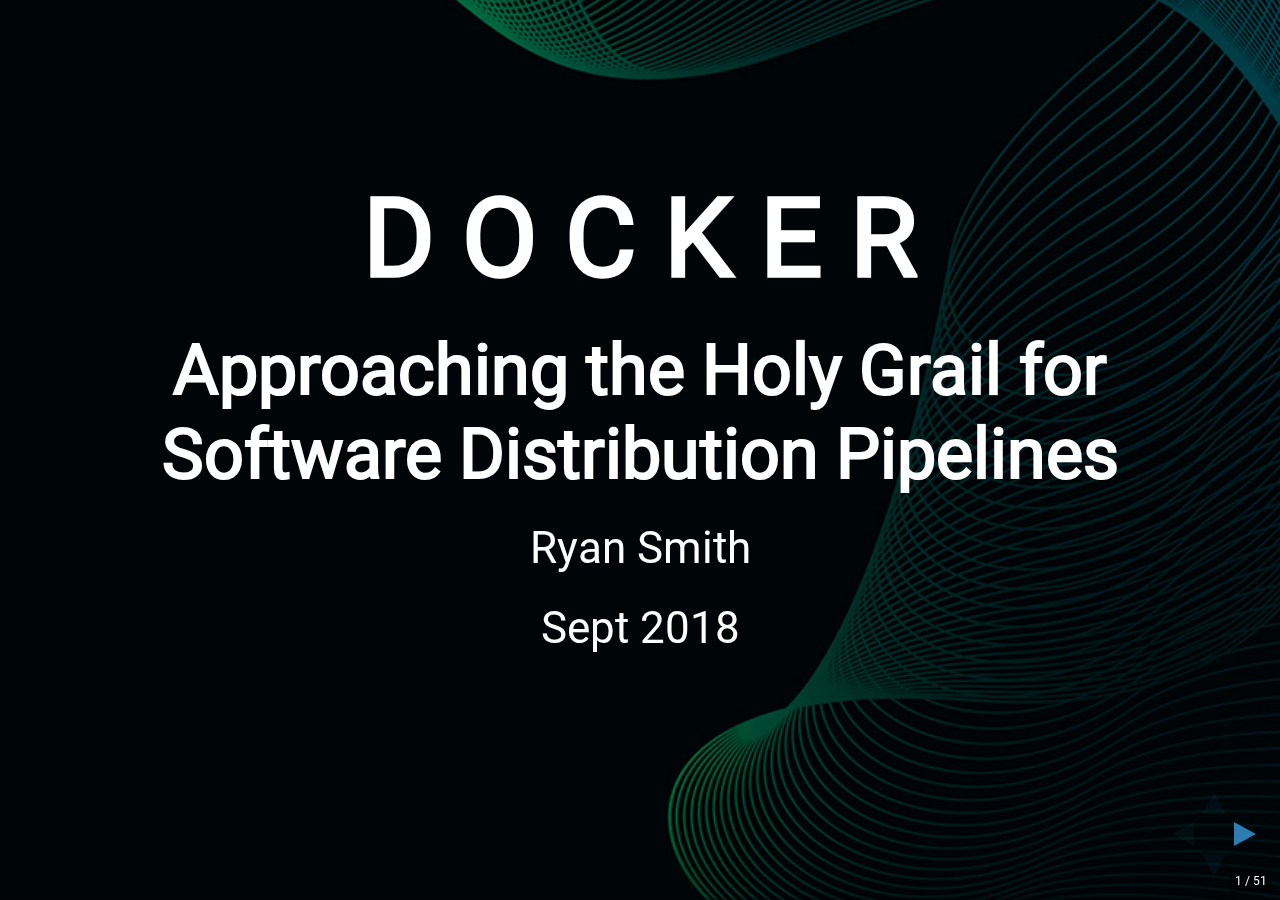
==== commit c957530d: "a lot further.." ====
--- a/index.html
+++ b/index.html
@@ -80,11 +80,15 @@
         </section>
 
         <section>
-            <section data-markdown="09-questions.md" data-separator="---"></section>
+            <section data-markdown="09-clouds.md" data-separator="---"></section>
         </section>
 
         <section>
-            <section data-markdown="10-ending-notes.md" data-separator="---"></section>
+            <section data-markdown="10-questions.md" data-separator="---"></section>
+        </section>
+
+        <section>
+            <section data-markdown="11-ending-notes.md" data-separator="---"></section>
         </section>
     </div>
 </div>
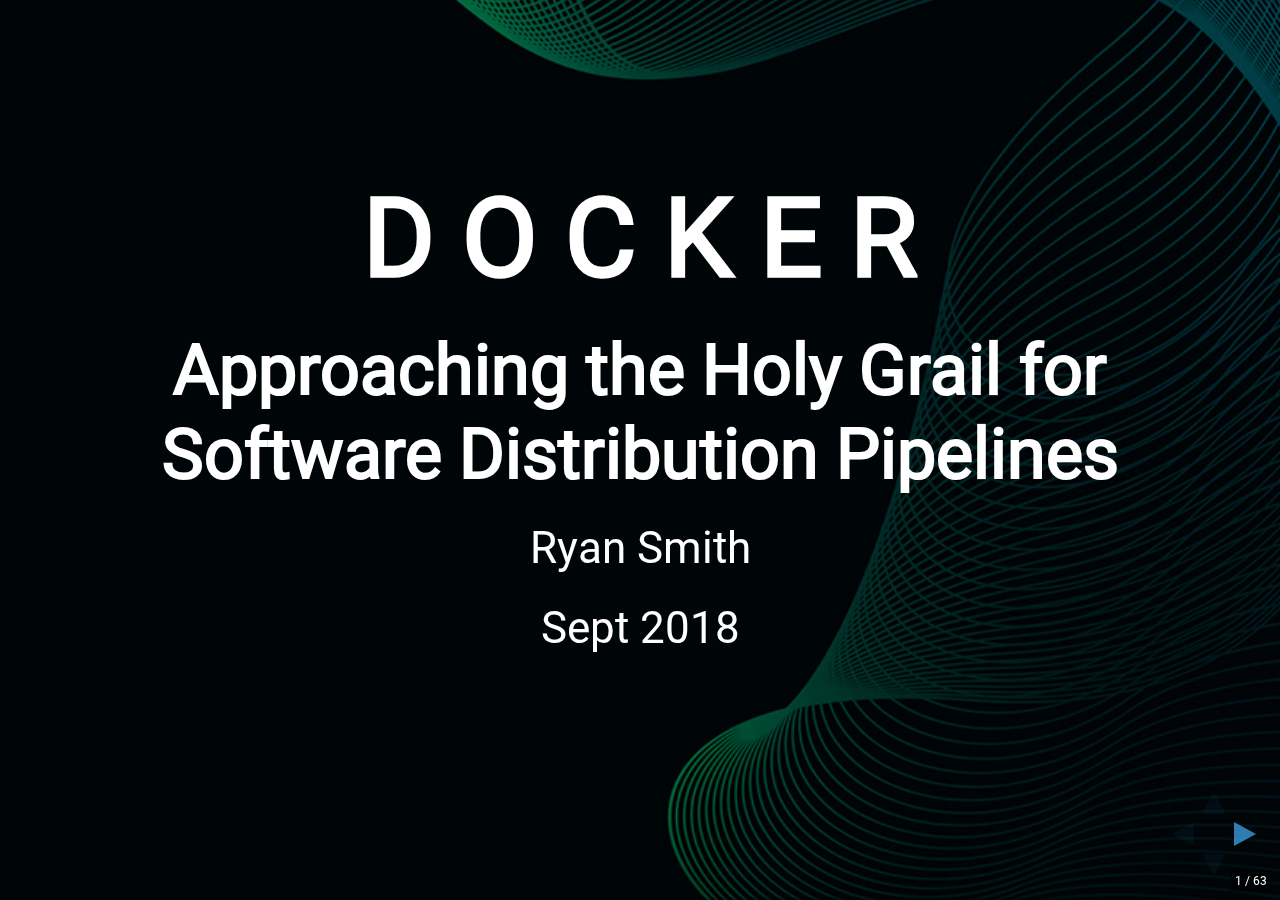
==== commit a76882d5: "pretty far" ====
--- a/index.html
+++ b/index.html
@@ -80,15 +80,19 @@
         </section>
 
         <section>
-            <section data-markdown="09-clouds.md" data-separator="---"></section>
+            <section data-markdown="09-ci-cd.md" data-separator="---"></section>
         </section>
 
         <section>
-            <section data-markdown="10-questions.md" data-separator="---"></section>
+            <section data-markdown="10-summary.md" data-separator="---"></section>
         </section>
 
         <section>
-            <section data-markdown="11-ending-notes.md" data-separator="---"></section>
+            <section data-markdown="11-questions.md" data-separator="---"></section>
+        </section>
+
+        <section>
+            <section data-markdown="12-ending-notes.md" data-separator="---"></section>
         </section>
     </div>
 </div>
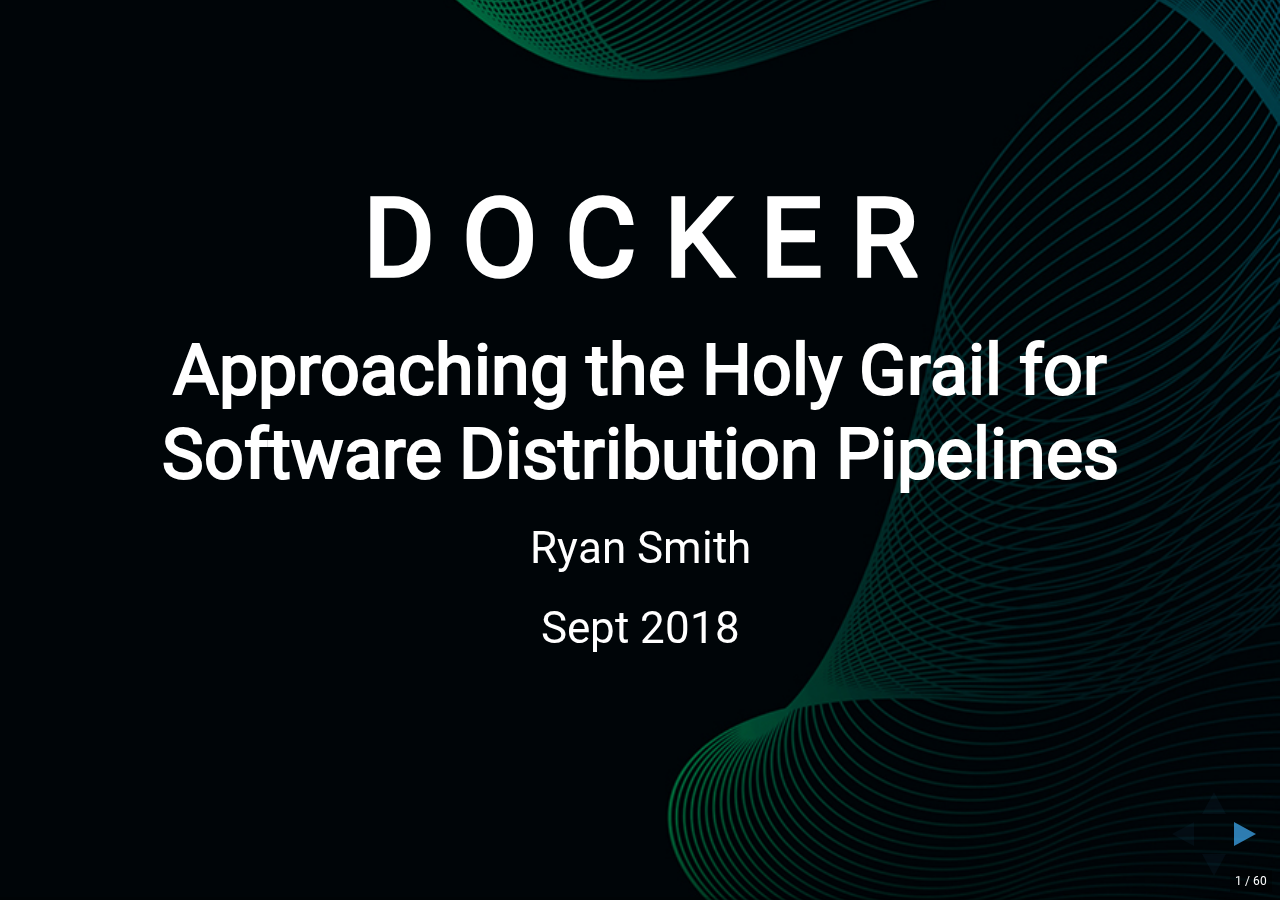
==== commit 863bc66e: "working on summary" ====
--- a/index.html
+++ b/index.html
@@ -80,19 +80,15 @@
         </section>
 
         <section>
-            <section data-markdown="09-ci-cd.md" data-separator="---"></section>
+            <section data-markdown="09-summary.md" data-separator="---"></section>
         </section>
 
         <section>
-            <section data-markdown="10-summary.md" data-separator="---"></section>
+            <section data-markdown="10-questions.md" data-separator="---"></section>
         </section>
 
         <section>
-            <section data-markdown="11-questions.md" data-separator="---"></section>
-        </section>
-
-        <section>
-            <section data-markdown="12-ending-notes.md" data-separator="---"></section>
+            <section data-markdown="11-ending-notes.md" data-separator="---"></section>
         </section>
     </div>
 </div>
